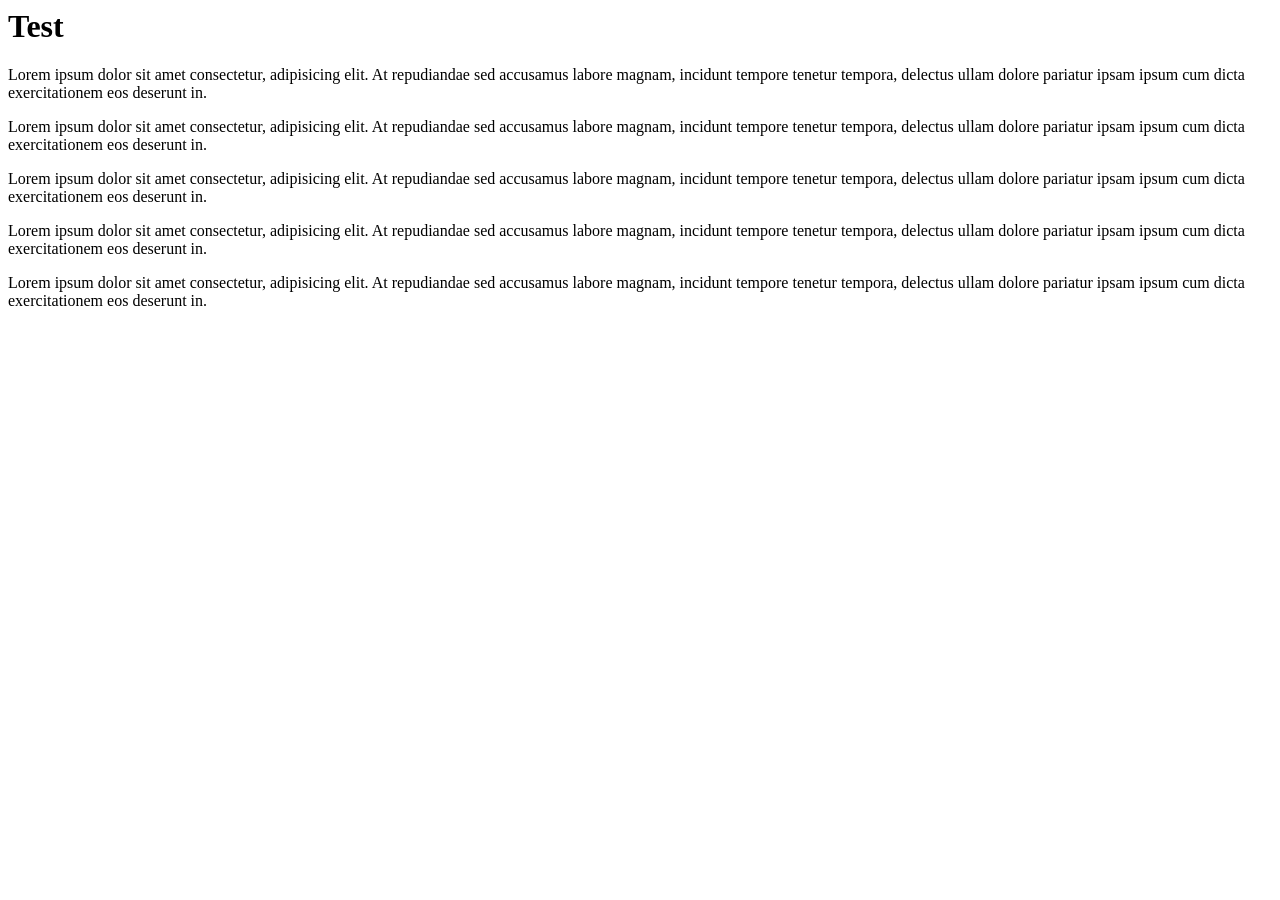
==== index.html @ df7dd591 "initial" ====
<html lang="en">

<head>
    <meta charset="UTF-8">
    <meta name="viewport" content="width=device-width, initial-scale=1.0">
    <title>Document</title>
</head>

<body>
    <h1>Test</h1>
    <p>Lorem ipsum dolor sit amet consectetur, adipisicing elit. At repudiandae sed accusamus labore magnam, incidunt
        tempore tenetur tempora, delectus ullam dolore pariatur ipsam ipsum cum dicta exercitationem eos deserunt in.
    </p>
    <p>Lorem ipsum dolor sit amet consectetur, adipisicing elit. At repudiandae sed accusamus labore magnam, incidunt
        tempore tenetur tempora, delectus ullam dolore pariatur ipsam ipsum cum dicta exercitationem eos deserunt in.
    </p>
    <p>Lorem ipsum dolor sit amet consectetur, adipisicing elit. At repudiandae sed accusamus labore magnam, incidunt
        tempore tenetur tempora, delectus ullam dolore pariatur ipsam ipsum cum dicta exercitationem eos deserunt in.
    </p>
    <p>Lorem ipsum dolor sit amet consectetur, adipisicing elit. At repudiandae sed accusamus labore magnam, incidunt
        tempore tenetur tempora, delectus ullam dolore pariatur ipsam ipsum cum dicta exercitationem eos deserunt in.
    </p>
    <p>Lorem ipsum dolor sit amet consectetur, adipisicing elit. At repudiandae sed accusamus labore magnam, incidunt
        tempore tenetur tempora, delectus ullam dolore pariatur ipsam ipsum cum dicta exercitationem eos deserunt in.
    </p>
</body>

</html>
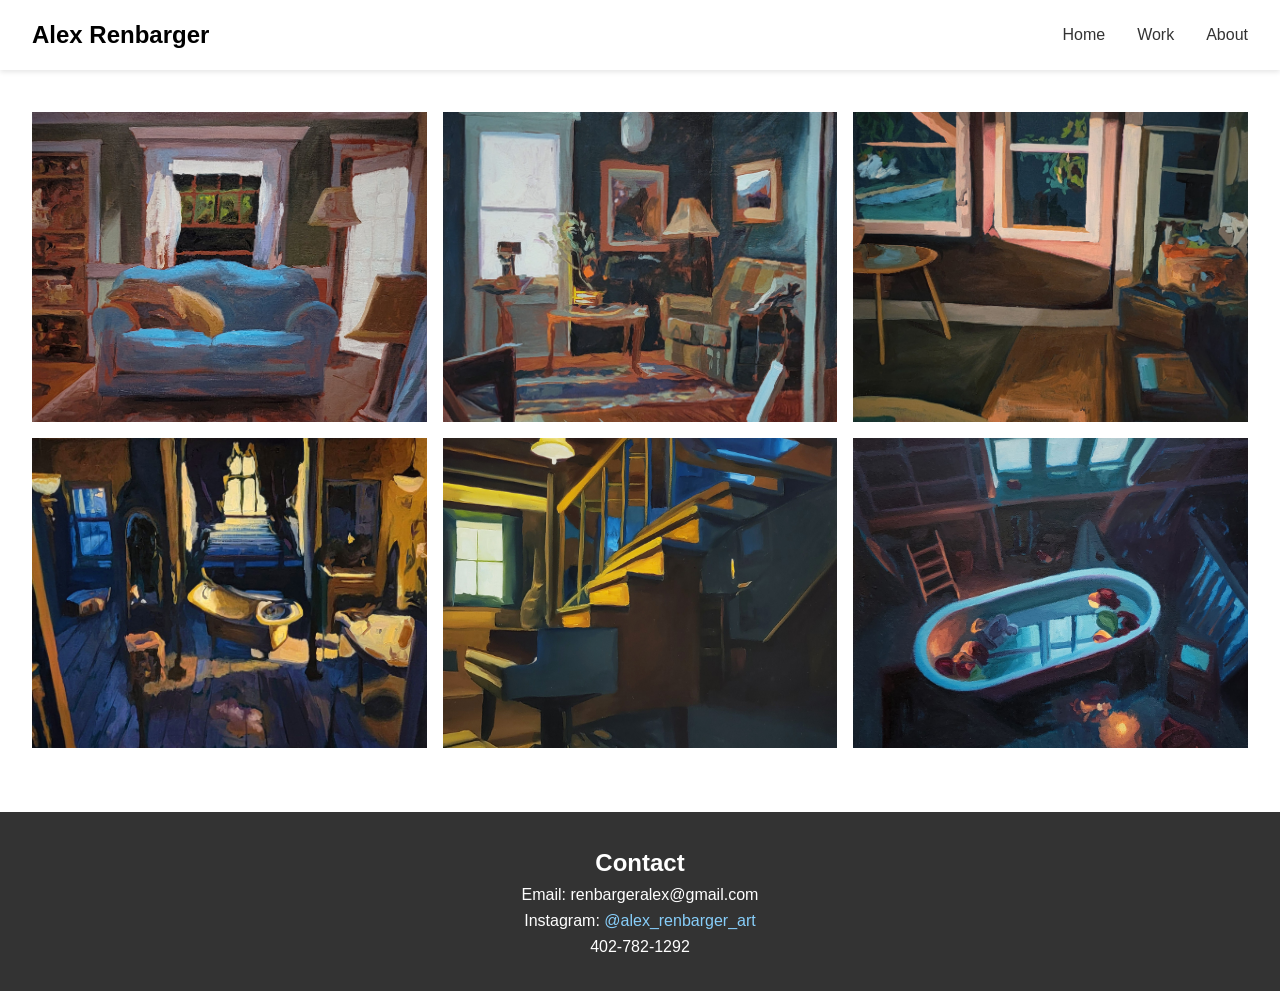
==== commit 254e4b01: "feat: Basic website Basic website for portfolio. Starting point" ====
--- a/index.html
+++ b/index.html
@@ -1,28 +1,238 @@
-<html lang="en">
-
-<head>
-    <meta charset="UTF-8">
-    <meta name="viewport" content="width=device-width, initial-scale=1.0">
-    <title>Document</title>
-</head>
-
-<body>
-    <h1>Test</h1>
-    <p>Lorem ipsum dolor sit amet consectetur, adipisicing elit. At repudiandae sed accusamus labore magnam, incidunt
-        tempore tenetur tempora, delectus ullam dolore pariatur ipsam ipsum cum dicta exercitationem eos deserunt in.
-    </p>
-    <p>Lorem ipsum dolor sit amet consectetur, adipisicing elit. At repudiandae sed accusamus labore magnam, incidunt
-        tempore tenetur tempora, delectus ullam dolore pariatur ipsam ipsum cum dicta exercitationem eos deserunt in.
-    </p>
-    <p>Lorem ipsum dolor sit amet consectetur, adipisicing elit. At repudiandae sed accusamus labore magnam, incidunt
-        tempore tenetur tempora, delectus ullam dolore pariatur ipsam ipsum cum dicta exercitationem eos deserunt in.
-    </p>
-    <p>Lorem ipsum dolor sit amet consectetur, adipisicing elit. At repudiandae sed accusamus labore magnam, incidunt
-        tempore tenetur tempora, delectus ullam dolore pariatur ipsam ipsum cum dicta exercitationem eos deserunt in.
-    </p>
-    <p>Lorem ipsum dolor sit amet consectetur, adipisicing elit. At repudiandae sed accusamus labore magnam, incidunt
-        tempore tenetur tempora, delectus ullam dolore pariatur ipsam ipsum cum dicta exercitationem eos deserunt in.
-    </p>
-</body>
-
+<!DOCTYPE html>
+<html lang="en">
+
+<head>
+    <meta charset="UTF-8">
+    <meta name="viewport" content="width=device-width, initial-scale=1.0">
+    <title>Alex Renbarger</title>
+    <style>
+        * {
+            margin: 0;
+            padding: 0;
+            box-sizing: border-box;
+            font-family: 'Arial', sans-serif;
+        }
+
+        body {
+            line-height: 1.6;
+        }
+
+        .header {
+            display: flex;
+            justify-content: space-between;
+            align-items: center;
+            padding: 1rem 2rem;
+            background-color: white;
+            box-shadow: 0 2px 5px rgba(0, 0, 0, 0.1);
+            position: fixed;
+            width: 100%;
+            top: 0;
+            z-index: 1000;
+        }
+
+        .artist-name {
+            font-size: 1.5rem;
+            font-weight: bold;
+        }
+
+        nav {
+            display: flex;
+            gap: 2rem;
+        }
+
+        nav a {
+            text-decoration: none;
+            color: #333;
+            position: relative;
+        }
+
+        .dropdown {
+            position: relative;
+            display: inline-block;
+        }
+
+        .dropdown-content {
+            display: none;
+            position: absolute;
+            background-color: white;
+            min-width: 160px;
+            box-shadow: 0 8px 16px rgba(0, 0, 0, 0.1);
+            z-index: 1;
+        }
+
+        .dropdown:hover .dropdown-content {
+            display: block;
+        }
+
+        .dropdown-content a {
+            display: block;
+            padding: 12px 16px;
+        }
+
+        .main-content {
+            margin-top: 80px;
+            padding: 2rem;
+        }
+
+        .gallery {
+            display: grid;
+            grid-template-columns: repeat(3, 1fr);
+            gap: 1rem;
+            margin-bottom: 2rem;
+        }
+
+        .gallery img {
+            width: 100%;
+            height: 310px;
+            object-fit: cover;
+            cursor: pointer;
+            transition: transform 0.3s;
+        }
+
+        .gallery img:hover {
+            transform: scale(1.05);
+        }
+
+        .contact-section {
+            margin: 0 auto;
+            padding: 2rem;
+            background-color: #333;
+            bottom: 0;
+            left: 0;
+            right: 0;
+            color: white;
+            text-align: center;
+        }
+        .contact-section a {
+            color: #87CEFA; /* Light blue color */
+            text-decoration: none; /* Removes underline if desired */
+        }
+
+        /* Modal styles */
+        .modal {
+            display: none;
+            position: fixed;
+            top: 0;
+            left: 0;
+            width: 100%;
+            height: 100%;
+            background-color: rgba(0, 0, 0, 0.9);
+            z-index: 2000;
+        }
+
+        .modal-content {
+            display: flex;
+            position: relative;
+            margin: auto;
+            width: 90%;
+            height: 90%;
+            max-width: 1200px;
+        }
+
+        .modal img {
+            max-width: 70%;
+            max-height: 90vh;
+            margin: auto;
+            object-fit: contain;
+        }
+
+        .modal-info {
+            width: 30%;
+            background-color: white;
+            padding: 2rem;
+            overflow-y: auto;
+        }
+
+        .close {
+            position: absolute;
+            right: 2rem;
+            top: 1rem;
+            color: white;
+            font-size: 2rem;
+            cursor: pointer;
+        }
+
+        .nav-arrows {
+            position: absolute;
+            top: 50%;
+            width: 100%;
+            display: flex;
+            justify-content: space-between;
+            padding: 0 2rem;
+        }
+
+        .nav-arrows span {
+            color: white;
+            font-size: 3rem;
+            cursor: pointer;
+        }
+    </style>
+</head>
+
+<body>
+    <header class="header">
+        <div class="artist-name">Alex Renbarger</div>
+        <nav>
+            <a href="#home">Home</a>
+            <div class="dropdown">
+                <a href="/alexrenbarger/work.html">Work</a>
+                <!-- <div class="dropdown-content">
+                    <a href="#recent">Recent Work</a>
+                    <a href="#earlier">Earlier Work</a>
+                </div> -->
+            </div>
+            <a href="/alexrenbarger/about.html">About</a>
+        </nav>
+    </header>
+
+    <main class="main-content">
+        <section id="home" class="gallery">
+            <img src="assets/images/image1.jpg" alt="Evening Draft, 2024" data-title="Evening Draft, 2024"
+                data-medium="Oil on canvas" data-size="22&quot; x 22&quot;" onclick="openModal(this)">
+            <img src="assets/images/image2.jpg" alt="Plaid Couch, 2024" data-title="Plaid Couch, 2024"
+                data-medium="Oil on canvas" data-size="22&quot; x 22&quot;" onclick="openModal(this)">
+            <img src="assets/images/image3.jpg" alt="Cast Light, 2024" data-title="Cast Light, 2024"
+                data-medium="Oil on canvas" data-size="22&quot; x 22&quot;" onclick="openModal(this)">
+            <img src="assets/images/image4.jpg" alt="Nocturnal, 2024" data-title="Nocturnal, 2024"
+                data-medium="Oil on canvas" data-size="22&quot; x 22&quot;" onclick="openModal(this)">
+            <img src="assets/images/image5.jpg" alt="Lamp Glow, 2024" data-title="Lamp Glow, 2024"
+                data-medium="Oil on canvas" data-size="22&quot; x 22&quot;" onclick="openModal(this)">
+            <img src="assets/images/image6.jpg" alt="Reflection, 2024" data-title="Reflection, 2024"
+                data-medium="Oil on canvas" data-size="14&quot; x 14&quot;" onclick="openModal(this)">
+        </section>
+    </main>
+
+    <section id="contact" class="contact-section">
+        <h2>Contact</h2>
+        <p>Email: renbargeralex@gmail.com</p>
+        <p>Instagram: <a href="https://instagram.com/alex_renbarger_art" target="_blank" rel="noopener noreferrer">@alex_renbarger_art</a></p></p>
+        <p>402-782-1292</p>
+    </section>
+
+    <div class="modal" id="imageModal">
+        <span class="close" onclick="closeModal()">&times;</span>
+        <div class="modal-content">
+            <img id="modalImage" src="" alt="Modal Image">
+            <div class="modal-info">
+                <h2>Artwork Title</h2>
+                <p>Type</p>
+                <p>Size"</p>
+            </div>
+        </div>
+        <div class="nav-arrows">
+            <span onclick="navigateImages(-1)">&#10094;</span>
+            <span onclick="navigateImages(1)">&#10095;</span>
+        </div>
+    </div>
+
+    <script>
+        let currentImageIndex = 0;
+        const images = document.querySelectorAll('.gallery img');
+        const modal = document.getElementById('imageModal');
+        const modalImg = document.getElementById('modalImage');
+    </script>
+
+    <script src="js/modal.js"></script>
+</body>
+
 </html>
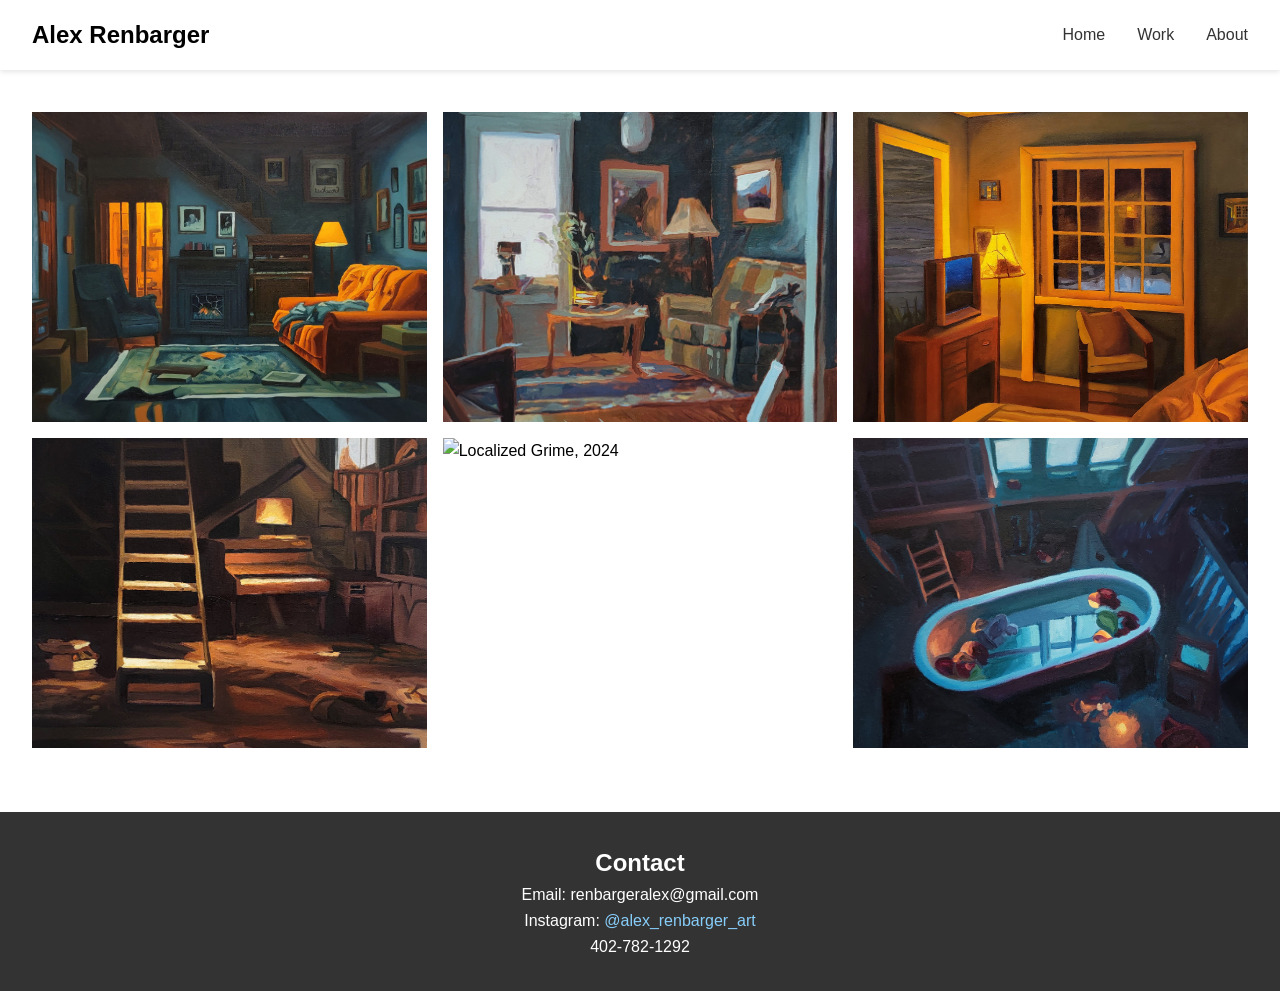
==== commit 62da9c4d: "feat: Added paintings Added additional paintings and updates main page" ====
--- a/index.html
+++ b/index.html
@@ -187,16 +187,16 @@
 
     <main class="main-content">
         <section id="home" class="gallery">
-            <img src="assets/images/image1.jpg" alt="Evening Draft, 2024" data-title="Evening Draft, 2024"
-                data-medium="Oil on canvas" data-size="22&quot; x 22&quot;" onclick="openModal(this)">
+            <img src="assets/images/image19.jpg" alt="Cracked, 2025" data-title="Cracked, 2025"
+                data-medium="Oil on canvas" data-size="22&quot; x 30&quot;" onclick="openModal(this)">
             <img src="assets/images/image2.jpg" alt="Plaid Couch, 2024" data-title="Plaid Couch, 2024"
                 data-medium="Oil on canvas" data-size="22&quot; x 22&quot;" onclick="openModal(this)">
-            <img src="assets/images/image3.jpg" alt="Cast Light, 2024" data-title="Cast Light, 2024"
+            <img src="assets/images/image16.jpg" alt="Torched, 2025" data-title="Torched, 2025"
                 data-medium="Oil on canvas" data-size="22&quot; x 22&quot;" onclick="openModal(this)">
-            <img src="assets/images/image4.jpg" alt="Nocturnal, 2024" data-title="Nocturnal, 2024"
-                data-medium="Oil on canvas" data-size="22&quot; x 22&quot;" onclick="openModal(this)">
-            <img src="assets/images/image5.jpg" alt="Lamp Glow, 2024" data-title="Lamp Glow, 2024"
-                data-medium="Oil on canvas" data-size="22&quot; x 22&quot;" onclick="openModal(this)">
+            <img src="assets/images/image11.jpg" alt="Shadows, 2024" data-title="Shadows, 2024"
+                data-medium="Oil on canvas" data-size="14&quot; x 14&quot;" onclick="openModal(this)">
+            <img src="assets/images/image17.jpg" alt="Localized Grime, 2024" data-title="Localized Grime, 2024"
+                data-medium="Oil on canvas" data-size="30&quot; x 30&quot;" onclick="openModal(this)">
             <img src="assets/images/image6.jpg" alt="Reflection, 2024" data-title="Reflection, 2024"
                 data-medium="Oil on canvas" data-size="14&quot; x 14&quot;" onclick="openModal(this)">
         </section>
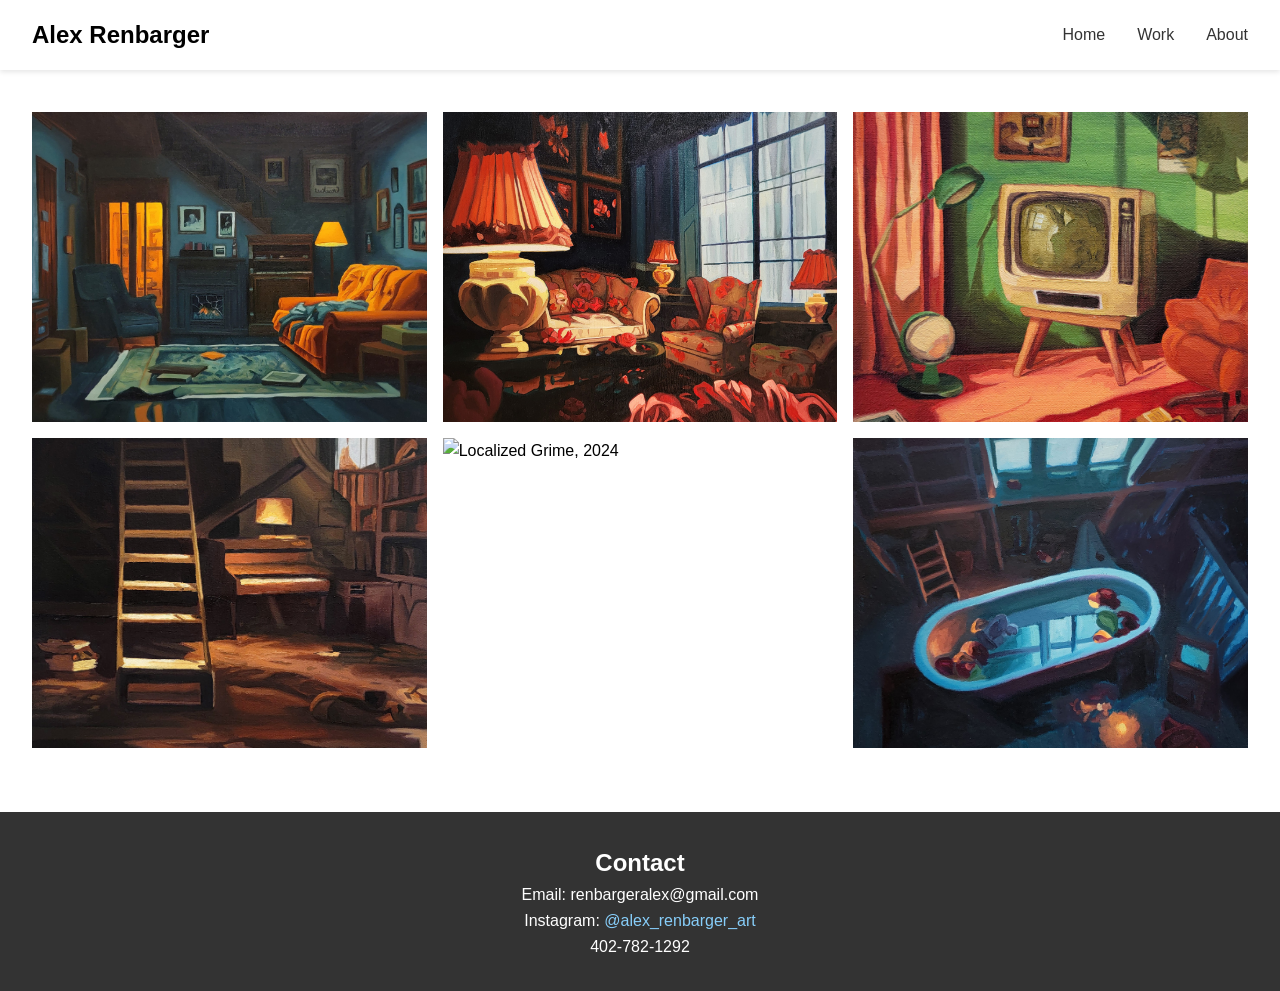
==== commit e34d23fe: "feat: Additional art pieces Updated information and additional art pieces" ====
--- a/index.html
+++ b/index.html
@@ -189,10 +189,10 @@
         <section id="home" class="gallery">
             <img src="assets/images/image19.jpg" alt="Cracked, 2025" data-title="Cracked, 2025"
                 data-medium="Oil on canvas" data-size="22&quot; x 30&quot;" onclick="openModal(this)">
-            <img src="assets/images/image2.jpg" alt="Plaid Couch, 2024" data-title="Plaid Couch, 2024"
-                data-medium="Oil on canvas" data-size="22&quot; x 22&quot;" onclick="openModal(this)">
-            <img src="assets/images/image16.jpg" alt="Torched, 2025" data-title="Torched, 2025"
-                data-medium="Oil on canvas" data-size="22&quot; x 22&quot;" onclick="openModal(this)">
+            <img src="assets/images/image27.jpg" alt="What Remains, 2025" data-title="What Remains, 2025"
+                data-medium="Oil on canvas" data-size="30&quot; x 30&quot;" onclick="openModal(this)">
+            <img src="assets/images/image25.jpg" alt="False Reconstruction, 2025" data-title="False Reconstruction, 2025"
+                data-medium="Oil on canvas" data-size="8&quot; x 8&quot;" onclick="openModal(this)">
             <img src="assets/images/image11.jpg" alt="Shadows, 2024" data-title="Shadows, 2024"
                 data-medium="Oil on canvas" data-size="14&quot; x 14&quot;" onclick="openModal(this)">
             <img src="assets/images/image17.jpg" alt="Localized Grime, 2024" data-title="Localized Grime, 2024"
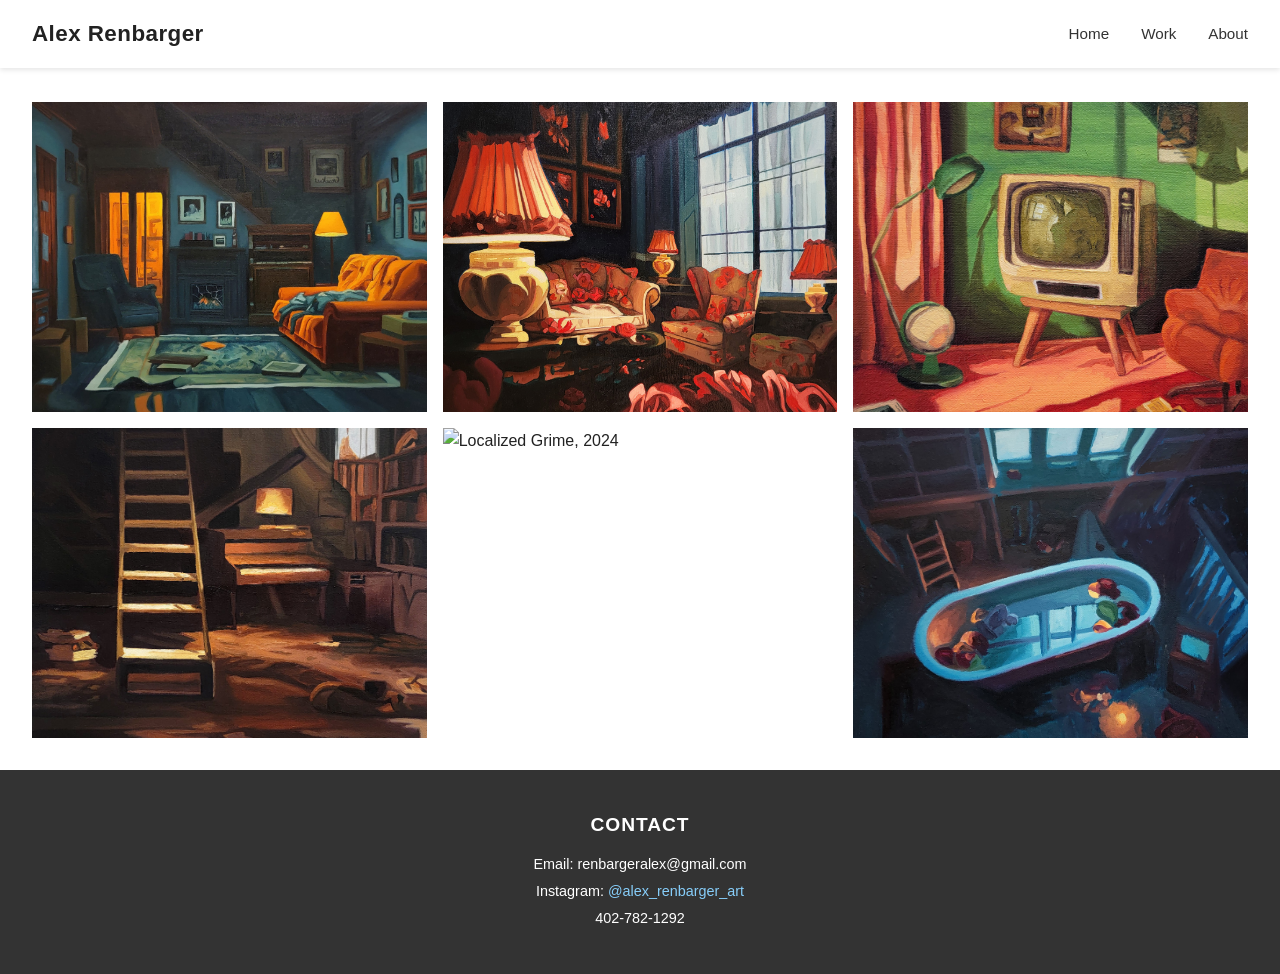
==== commit 4870c3be: "fix: Updated formatting Corrected formatting and mobile compatibility" ====
--- a/index.html
+++ b/index.html
@@ -1,238 +1,74 @@
-<!DOCTYPE html>
-<html lang="en">
-
-<head>
-    <meta charset="UTF-8">
-    <meta name="viewport" content="width=device-width, initial-scale=1.0">
-    <title>Alex Renbarger</title>
-    <style>
-        * {
-            margin: 0;
-            padding: 0;
-            box-sizing: border-box;
-            font-family: 'Arial', sans-serif;
-        }
-
-        body {
-            line-height: 1.6;
-        }
-
-        .header {
-            display: flex;
-            justify-content: space-between;
-            align-items: center;
-            padding: 1rem 2rem;
-            background-color: white;
-            box-shadow: 0 2px 5px rgba(0, 0, 0, 0.1);
-            position: fixed;
-            width: 100%;
-            top: 0;
-            z-index: 1000;
-        }
-
-        .artist-name {
-            font-size: 1.5rem;
-            font-weight: bold;
-        }
-
-        nav {
-            display: flex;
-            gap: 2rem;
-        }
-
-        nav a {
-            text-decoration: none;
-            color: #333;
-            position: relative;
-        }
-
-        .dropdown {
-            position: relative;
-            display: inline-block;
-        }
-
-        .dropdown-content {
-            display: none;
-            position: absolute;
-            background-color: white;
-            min-width: 160px;
-            box-shadow: 0 8px 16px rgba(0, 0, 0, 0.1);
-            z-index: 1;
-        }
-
-        .dropdown:hover .dropdown-content {
-            display: block;
-        }
-
-        .dropdown-content a {
-            display: block;
-            padding: 12px 16px;
-        }
-
-        .main-content {
-            margin-top: 80px;
-            padding: 2rem;
-        }
-
-        .gallery {
-            display: grid;
-            grid-template-columns: repeat(3, 1fr);
-            gap: 1rem;
-            margin-bottom: 2rem;
-        }
-
-        .gallery img {
-            width: 100%;
-            height: 310px;
-            object-fit: cover;
-            cursor: pointer;
-            transition: transform 0.3s;
-        }
-
-        .gallery img:hover {
-            transform: scale(1.05);
-        }
-
-        .contact-section {
-            margin: 0 auto;
-            padding: 2rem;
-            background-color: #333;
-            bottom: 0;
-            left: 0;
-            right: 0;
-            color: white;
-            text-align: center;
-        }
-        .contact-section a {
-            color: #87CEFA; /* Light blue color */
-            text-decoration: none; /* Removes underline if desired */
-        }
-
-        /* Modal styles */
-        .modal {
-            display: none;
-            position: fixed;
-            top: 0;
-            left: 0;
-            width: 100%;
-            height: 100%;
-            background-color: rgba(0, 0, 0, 0.9);
-            z-index: 2000;
-        }
-
-        .modal-content {
-            display: flex;
-            position: relative;
-            margin: auto;
-            width: 90%;
-            height: 90%;
-            max-width: 1200px;
-        }
-
-        .modal img {
-            max-width: 70%;
-            max-height: 90vh;
-            margin: auto;
-            object-fit: contain;
-        }
-
-        .modal-info {
-            width: 30%;
-            background-color: white;
-            padding: 2rem;
-            overflow-y: auto;
-        }
-
-        .close {
-            position: absolute;
-            right: 2rem;
-            top: 1rem;
-            color: white;
-            font-size: 2rem;
-            cursor: pointer;
-        }
-
-        .nav-arrows {
-            position: absolute;
-            top: 50%;
-            width: 100%;
-            display: flex;
-            justify-content: space-between;
-            padding: 0 2rem;
-        }
-
-        .nav-arrows span {
-            color: white;
-            font-size: 3rem;
-            cursor: pointer;
-        }
-    </style>
-</head>
-
-<body>
-    <header class="header">
-        <div class="artist-name">Alex Renbarger</div>
-        <nav>
-            <a href="#home">Home</a>
-            <div class="dropdown">
-                <a href="/alexrenbarger/work.html">Work</a>
-                <!-- <div class="dropdown-content">
-                    <a href="#recent">Recent Work</a>
-                    <a href="#earlier">Earlier Work</a>
-                </div> -->
-            </div>
-            <a href="/alexrenbarger/about.html">About</a>
-        </nav>
-    </header>
-
-    <main class="main-content">
-        <section id="home" class="gallery">
-            <img src="assets/images/image19.jpg" alt="Cracked, 2025" data-title="Cracked, 2025"
-                data-medium="Oil on canvas" data-size="22&quot; x 30&quot;" onclick="openModal(this)">
-            <img src="assets/images/image27.jpg" alt="What Remains, 2025" data-title="What Remains, 2025"
-                data-medium="Oil on canvas" data-size="30&quot; x 30&quot;" onclick="openModal(this)">
-            <img src="assets/images/image25.jpg" alt="False Reconstruction, 2025" data-title="False Reconstruction, 2025"
-                data-medium="Oil on canvas" data-size="8&quot; x 8&quot;" onclick="openModal(this)">
-            <img src="assets/images/image11.jpg" alt="Shadows, 2024" data-title="Shadows, 2024"
-                data-medium="Oil on canvas" data-size="14&quot; x 14&quot;" onclick="openModal(this)">
-            <img src="assets/images/image17.jpg" alt="Localized Grime, 2024" data-title="Localized Grime, 2024"
-                data-medium="Oil on canvas" data-size="30&quot; x 30&quot;" onclick="openModal(this)">
-            <img src="assets/images/image6.jpg" alt="Reflection, 2024" data-title="Reflection, 2024"
-                data-medium="Oil on canvas" data-size="14&quot; x 14&quot;" onclick="openModal(this)">
-        </section>
-    </main>
-
-    <section id="contact" class="contact-section">
-        <h2>Contact</h2>
-        <p>Email: renbargeralex@gmail.com</p>
-        <p>Instagram: <a href="https://instagram.com/alex_renbarger_art" target="_blank" rel="noopener noreferrer">@alex_renbarger_art</a></p></p>
-        <p>402-782-1292</p>
-    </section>
-
-    <div class="modal" id="imageModal">
-        <span class="close" onclick="closeModal()">&times;</span>
-        <div class="modal-content">
-            <img id="modalImage" src="" alt="Modal Image">
-            <div class="modal-info">
-                <h2>Artwork Title</h2>
-                <p>Type</p>
-                <p>Size"</p>
-            </div>
-        </div>
-        <div class="nav-arrows">
-            <span onclick="navigateImages(-1)">&#10094;</span>
-            <span onclick="navigateImages(1)">&#10095;</span>
-        </div>
-    </div>
-
-    <script>
-        let currentImageIndex = 0;
-        const images = document.querySelectorAll('.gallery img');
-        const modal = document.getElementById('imageModal');
-        const modalImg = document.getElementById('modalImage');
-    </script>
-
-    <script src="js/modal.js"></script>
-</body>
-
+<!DOCTYPE html>
+<html lang="en">
+<head>
+    <meta charset="UTF-8">
+    <meta name="viewport" content="width=device-width, initial-scale=1.0">
+    <title>Alex Renbarger</title>
+    <link rel="stylesheet" href="css/style.css">
+</head>
+<body>
+
+    <!-- ── HEADER ── -->
+    <header class="header">
+        <div class="artist-name">Alex Renbarger</div>
+        <nav>
+            <a href="#home">Home</a>
+            <a href="/alexrenbarger/work.html">Work</a>
+            <a href="/alexrenbarger/about.html">About</a>
+        </nav>
+    </header>
+
+    <!-- ── GALLERY ── -->
+    <main class="main-content">
+        <section id="work" class="gallery">
+            <img src="assets/images/image19.jpg" alt="Cracked, 2025"
+                data-title="Cracked, 2025" data-medium="Oil on canvas" data-size="22&quot; x 30&quot;"
+                onclick="openModal(this)">
+            <img src="assets/images/image27.jpg" alt="What Remains, 2025"
+                data-title="What Remains, 2025" data-medium="Oil on canvas" data-size="30&quot; x 30&quot;"
+                onclick="openModal(this)">
+            <img src="assets/images/image25.jpg" alt="False Reconstruction, 2025"
+                data-title="False Reconstruction, 2025" data-medium="Oil on canvas" data-size="8&quot; x 8&quot;"
+                onclick="openModal(this)">
+            <img src="assets/images/image11.jpg" alt="Shadows, 2024" data-title="Shadows, 2024"
+                data-medium="Oil on canvas" data-size="14&quot; x 14&quot;"
+                onclick="openModal(this)">
+            <img src="assets/images/image17.jpg" alt="Localized Grime, 2024"
+                data-title="Localized Grime, 2024" data-medium="Oil on canvas" data-size="30&quot; x 30&quot;"
+                onclick="openModal(this)">
+            <img src="assets/images/image6.jpg" alt="Reflection, 2024"
+                data-title="Reflection, 2024" data-medium="Oil on canvas" data-size="14&quot; x 14&quot;"
+                onclick="openModal(this)">
+        </section>
+    </main>
+
+    <!-- ── FOOTER / CONTACT ── -->
+    <section id="contact" class="contact-section">
+        <h2>Contact</h2>
+        <p>Email: renbargeralex@gmail.com</p>
+        <p>Instagram: <a href="https://instagram.com/alex_renbarger_art" target="_blank" rel="noopener noreferrer">@alex_renbarger_art</a></p></p>
+        <p>402-782-1292</p>
+    </section>
+
+    <!-- ── MODAL ── -->
+    <div class="modal" id="imageModal" role="dialog" aria-modal="true" aria-label="Artwork viewer">
+        <button class="modal-close" onclick="closeModal()" aria-label="Close">&times;</button>
+
+        <div class="modal-content">
+            <img id="modalImage" src="" alt="Selected artwork">
+            <div class="modal-info">
+                <h2 id="modalTitle"></h2>
+                <p id="modalMedium"></p>
+                <p id="modalSize"></p>
+            </div>
+        </div>
+
+        <div class="modal-nav">
+            <button onclick="navigateImages(-1)" aria-label="Previous image">&#10094;</button>
+            <button onclick="navigateImages(1)"  aria-label="Next image">&#10095;</button>
+        </div>
+    </div>
+
+    <script src="js/modal.js"></script>
+</body>
 </html>
--- a/css/style.css
+++ b/css/style.css
@@ -0,0 +1,242 @@
+/* ── RESET & BASE ── */
+*, *::before, *::after {
+  margin: 0;
+  padding: 0;
+  box-sizing: border-box;
+  font-family: 'Arial', sans-serif;
+}
+
+body {
+  font-family: Georgia, 'Times New Roman', serif;
+  line-height: 1.6;
+  color: #222;
+}
+
+/* ── HEADER ── */
+.header {
+  display: flex;
+  justify-content: space-between;
+  align-items: center;
+  padding: 1rem 2rem;
+  background: white;
+  box-shadow: 0 2px 5px rgba(0,0,0,0.1);
+  position: fixed;
+  width: 100%;
+  top: 0;
+  z-index: 100;
+}
+
+.artist-name {
+  font-size: 1.4rem;
+  font-weight: bold;
+  letter-spacing: 0.02em;
+}
+
+nav {
+  display: flex;
+  gap: 2rem;
+}
+
+nav a {
+  text-decoration: none;
+  color: #333;
+  font-size: 0.95rem;
+  transition: color 0.2s;
+}
+
+nav a:hover {
+  color: #000;
+}
+
+/* ── MAIN / GALLERY ── */
+.main-content {
+  margin-top: 70px; /* matches header height */
+  padding: 2rem;
+}
+
+.gallery {
+  display: grid;
+  grid-template-columns: repeat(3, 1fr); /* 3 columns on desktop */
+  gap: 1rem;
+}
+
+.gallery img {
+  width: 100%;
+  height: 310px;
+  object-fit: cover;
+  cursor: pointer;
+  transition: transform 0.25s, opacity 0.25s;
+  display: block;
+}
+
+.gallery img:hover {
+  transform: scale(1.03);
+  opacity: 0.92;
+}
+
+/* ── FOOTER ── */
+.contact-section {
+  padding: 2.5rem 2rem;
+  background: #333;
+  color: white;
+  text-align: center;
+}
+
+.contact-section h2 {
+  margin-bottom: 0.75rem;
+  font-size: 1.2rem;
+  letter-spacing: 0.05em;
+  text-transform: uppercase;
+}
+
+.contact-section p {
+  margin: 0.25rem 0;
+  font-size: 0.9rem;
+}
+
+.contact-section a {
+  color: #87cefa;
+  text-decoration: none;
+}
+
+.contact-section a:hover {
+  text-decoration: underline;
+}
+
+/* ── MODAL ── */
+.modal {
+  display: none; /* shown via JS: modal.style.display = 'flex' */
+  position: fixed;
+  inset: 0; /* shorthand for top/right/bottom/left: 0 */
+  background: rgba(0,0,0,0.92);
+  z-index: 200;
+  align-items: center;
+  justify-content: center;
+}
+
+.modal-content {
+  display: flex;
+  width: 90vw;
+  max-width: 1100px;
+  max-height: 90vh;
+  background: white;
+  overflow: hidden;
+  border-radius: 2px;
+}
+
+.modal-content img {
+  width: 70%;
+  max-height: 90vh;
+  object-fit: contain;
+  background: #111;
+  flex-shrink: 0;
+}
+
+.modal-info {
+  width: 30%;
+  padding: 2rem;
+  overflow-y: auto;
+  display: flex;
+  flex-direction: column;
+  gap: 0.5rem;
+}
+
+.modal-info h2 {
+  font-size: 1.2rem;
+  margin-bottom: 0.5rem;
+}
+
+.modal-info p {
+  font-size: 0.9rem;
+  color: #555;
+}
+
+.modal-close {
+  position: fixed;
+  top: 1.25rem;
+  right: 1.5rem;
+  background: none;
+  border: none;
+  color: white;
+  font-size: 2.5rem;
+  cursor: pointer;
+  line-height: 1;
+  z-index: 201;
+}
+
+.modal-nav {
+  position: fixed;
+  bottom: 1.5rem;
+  left: 50%;
+  transform: translateX(-50%);
+  display: flex;
+  gap: 2rem;
+}
+
+.modal-nav button {
+  background: rgba(255,255,255,0.15);
+  border: none;
+  color: white;
+  font-size: 1.8rem;
+  padding: 0.4rem 1rem;
+  cursor: pointer;
+  border-radius: 4px;
+  transition: background 0.2s;
+}
+
+.modal-nav button:hover {
+  background: rgba(255,255,255,0.3);
+}
+
+/* ── RESPONSIVE ── */
+
+/* Tablet: 2 columns */
+@media (max-width: 900px) {
+  .gallery {
+    grid-template-columns: repeat(2, 1fr);
+  }
+
+  .modal-content {
+    flex-direction: column;
+    max-height: 85vh;
+    overflow-y: auto;
+  }
+
+  .modal-content img {
+    width: 100%;
+    max-height: 55vh;
+  }
+
+  .modal-info {
+    width: 100%;
+    padding: 1.25rem;
+  }
+}
+
+/* Mobile: 1 column */
+@media (max-width: 560px) {
+  .header {
+    padding: 0.75rem 1rem;
+  }
+
+  nav {
+    gap: 1rem;
+  }
+
+  .artist-name {
+    font-size: 1.1rem;
+  }
+
+  .gallery {
+    grid-template-columns: 1fr;
+    padding: 0;
+  }
+
+  .gallery img {
+    height: 260px;
+  }
+
+  .main-content {
+    padding: 1rem;
+  }
+}
